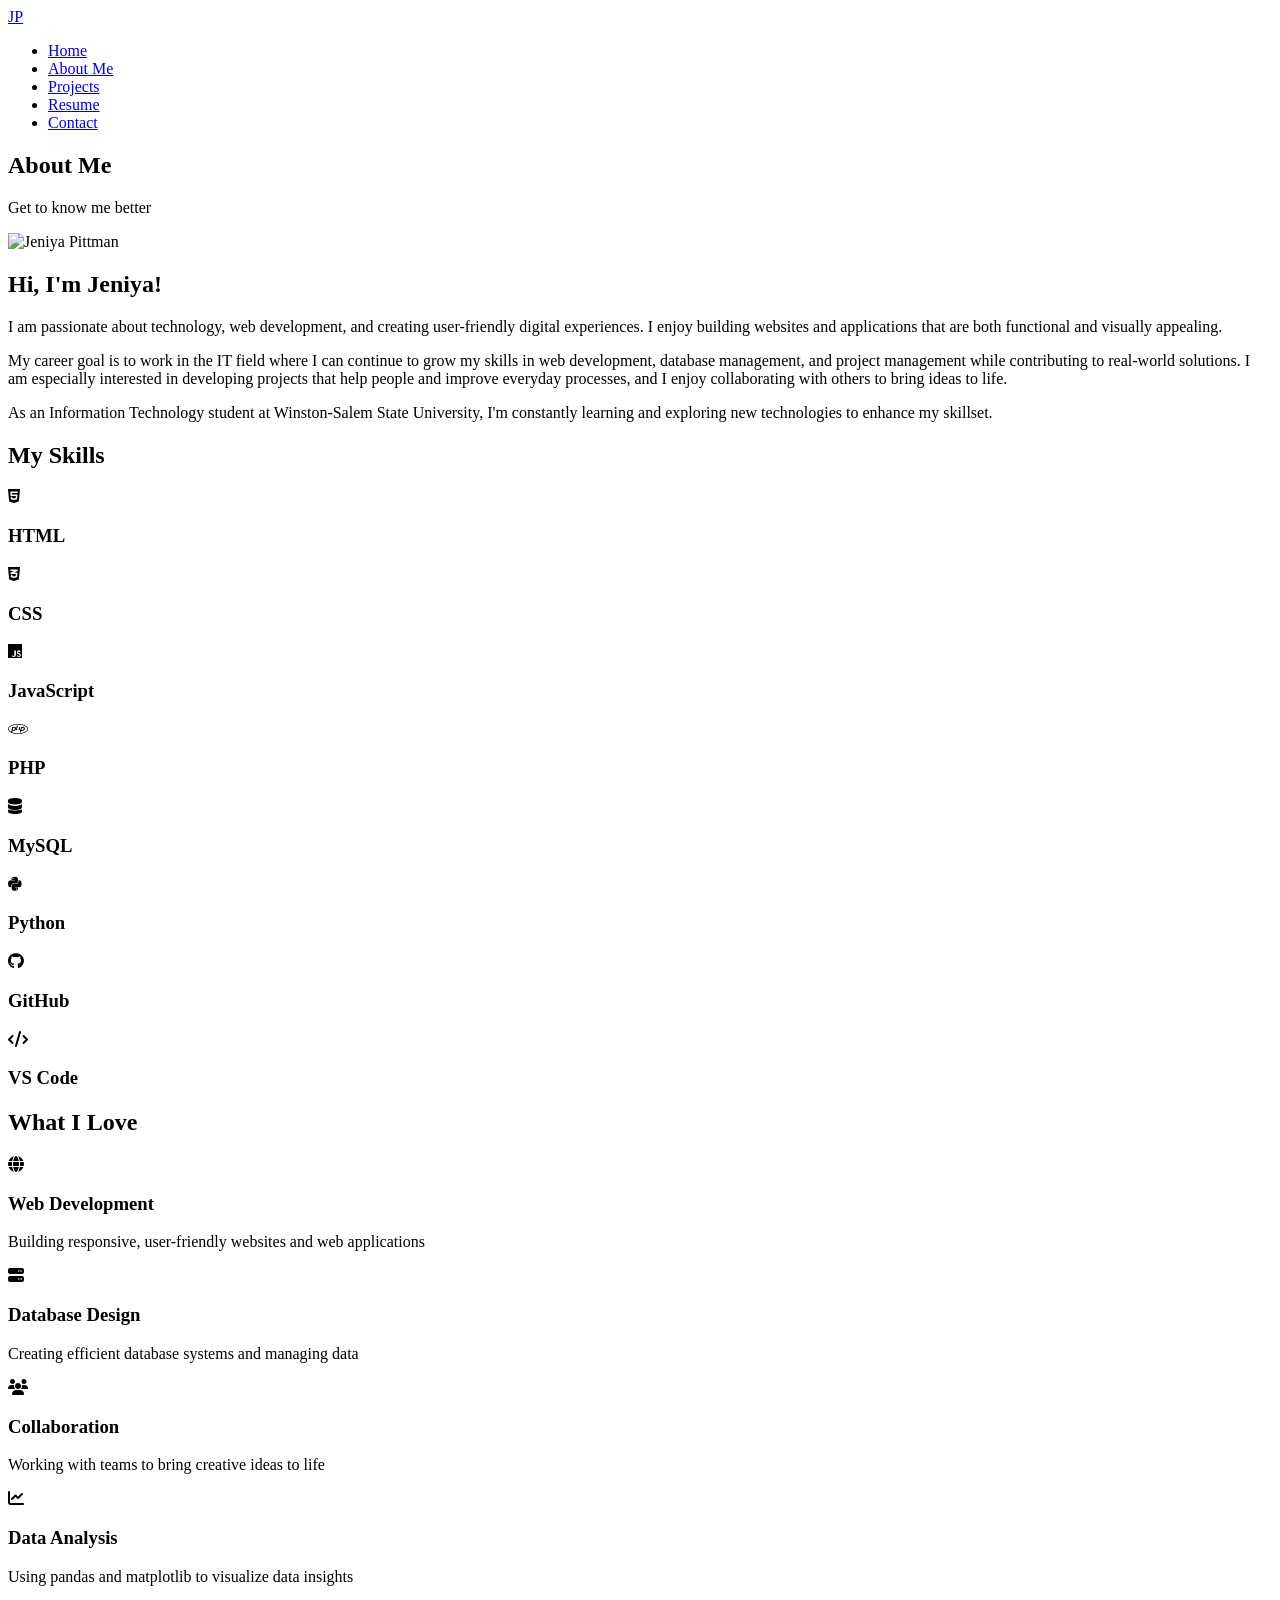
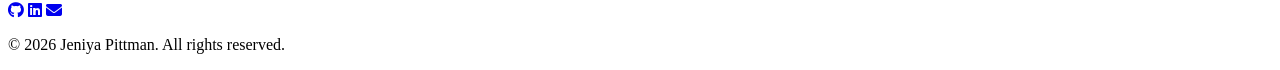
==== about.html @ 1855a34c "Add files via upload" ====
<!DOCTYPE html>
<html lang="en">
<head>
    <meta charset="UTF-8">
    <meta name="viewport" content="width=device-width, initial-scale=1.0">
    <title>About Me | Jeniya Pittman</title>
    <link rel="stylesheet" href="css/style.css">
    <link rel="stylesheet" href="https://cdnjs.cloudflare.com/ajax/libs/font-awesome/6.4.0/css/all.min.css">
    <link href="https://fonts.googleapis.com/css2?family=Playfair+Display:wght@400;500;600;700&family=Lato:wght@300;400;500;600;700&display=swap" rel="stylesheet">
</head>
<body>
    <nav class="navbar">
        <div class="nav-container">
            <a href="index.html" class="logo">JP</a>
            <ul class="nav-links">
                <li><a href="index.html">Home</a></li>
                <li><a href="about.html" class="active">About Me</a></li>
                <li><a href="projects.html">Projects</a></li>
                <li><a href="resume.html">Resume</a></li>
                <li><a href="contact.html">Contact</a></li>
            </ul>
            <div class="hamburger">
                <span></span>
                <span></span>
                <span></span>
            </div>
        </div>
    </nav>

    <section class="page-header">
        <div class="container">
            <h1 class="fade-in">About Me</h1>
            <p class="fade-in delay-1">Get to know me better</p>
        </div>
    </section>

    <section class="about-content">
        <div class="container">
            <div class="about-grid">
                <div class="about-image fade-in-up">
                    <div class="image-frame">
                        <img src="https://avatars.githubusercontent.com/u/256225028?v=4" alt="Jeniya Pittman">
                    </div>
                </div>
                <div class="about-text fade-in-up delay-1">
                    <h2>Hi, I'm Jeniya!</h2>
                    <p class="lead">I am passionate about technology, web development, and creating user-friendly digital experiences. I enjoy building websites and applications that are both functional and visually appealing.</p>
                    
                    <p>My career goal is to work in the IT field where I can continue to grow my skills in web development, database management, and project management while contributing to real-world solutions. I am especially interested in developing projects that help people and improve everyday processes, and I enjoy collaborating with others to bring ideas to life.</p>
                    
                    <p>As an Information Technology student at Winston-Salem State University, I'm constantly learning and exploring new technologies to enhance my skillset.</p>
                </div>
            </div>
        </div>
    </section>

    <section class="skills-section">
        <div class="container">
            <h2 class="section-title fade-in">My Skills</h2>
            <div class="skills-grid">
                <div class="skill-card fade-in-up">
                    <i class="fab fa-html5"></i>
                    <h3>HTML</h3>
                </div>
                <div class="skill-card fade-in-up delay-1">
                    <i class="fab fa-css3-alt"></i>
                    <h3>CSS</h3>
                </div>
                <div class="skill-card fade-in-up delay-2">
                    <i class="fab fa-js"></i>
                    <h3>JavaScript</h3>
                </div>
                <div class="skill-card fade-in-up delay-3">
                    <i class="fab fa-php"></i>
                    <h3>PHP</h3>
                </div>
                <div class="skill-card fade-in-up">
                    <i class="fas fa-database"></i>
                    <h3>MySQL</h3>
                </div>
                <div class="skill-card fade-in-up delay-1">
                    <i class="fab fa-python"></i>
                    <h3>Python</h3>
                </div>
                <div class="skill-card fade-in-up delay-2">
                    <i class="fab fa-github"></i>
                    <h3>GitHub</h3>
                </div>
                <div class="skill-card fade-in-up delay-3">
                    <i class="fas fa-code"></i>
                    <h3>VS Code</h3>
                </div>
            </div>
        </div>
    </section>

    <section class="interests-section">
        <div class="container">
            <h2 class="section-title fade-in">What I Love</h2>
            <div class="interests-grid">
                <div class="interest-card fade-in-up">
                    <i class="fas fa-globe"></i>
                    <h3>Web Development</h3>
                    <p>Building responsive, user-friendly websites and web applications</p>
                </div>
                <div class="interest-card fade-in-up delay-1">
                    <i class="fas fa-server"></i>
                    <h3>Database Design</h3>
                    <p>Creating efficient database systems and managing data</p>
                </div>
                <div class="interest-card fade-in-up delay-2">
                    <i class="fas fa-users"></i>
                    <h3>Collaboration</h3>
                    <p>Working with teams to bring creative ideas to life</p>
                </div>
                <div class="interest-card fade-in-up">
                    <i class="fas fa-chart-line"></i>
                    <h3>Data Analysis</h3>
                    <p>Using pandas and matplotlib to visualize data insights</p>
                </div>
            </div>
        </div>
    </section>

    <footer class="footer">
        <div class="container">
            <div class="footer-content">
                <div class="footer-social">
                    <a href="https://github.com/jpitt2004" target="_blank"><i class="fab fa-github"></i></a>
                    <a href="https://linkedin.com/in/jeniya-pittman-20272a291" target="_blank"><i class="fab fa-linkedin"></i></a>
                    <a href="mailto:jpittman122@rams.wssu.edu"><i class="fas fa-envelope"></i></a>
                </div>
                <p>&copy; 2026 Jeniya Pittman. All rights reserved.</p>
            </div>
        </div>
    </footer>

    <script src="js/main.js"></script>
</body>
</html>
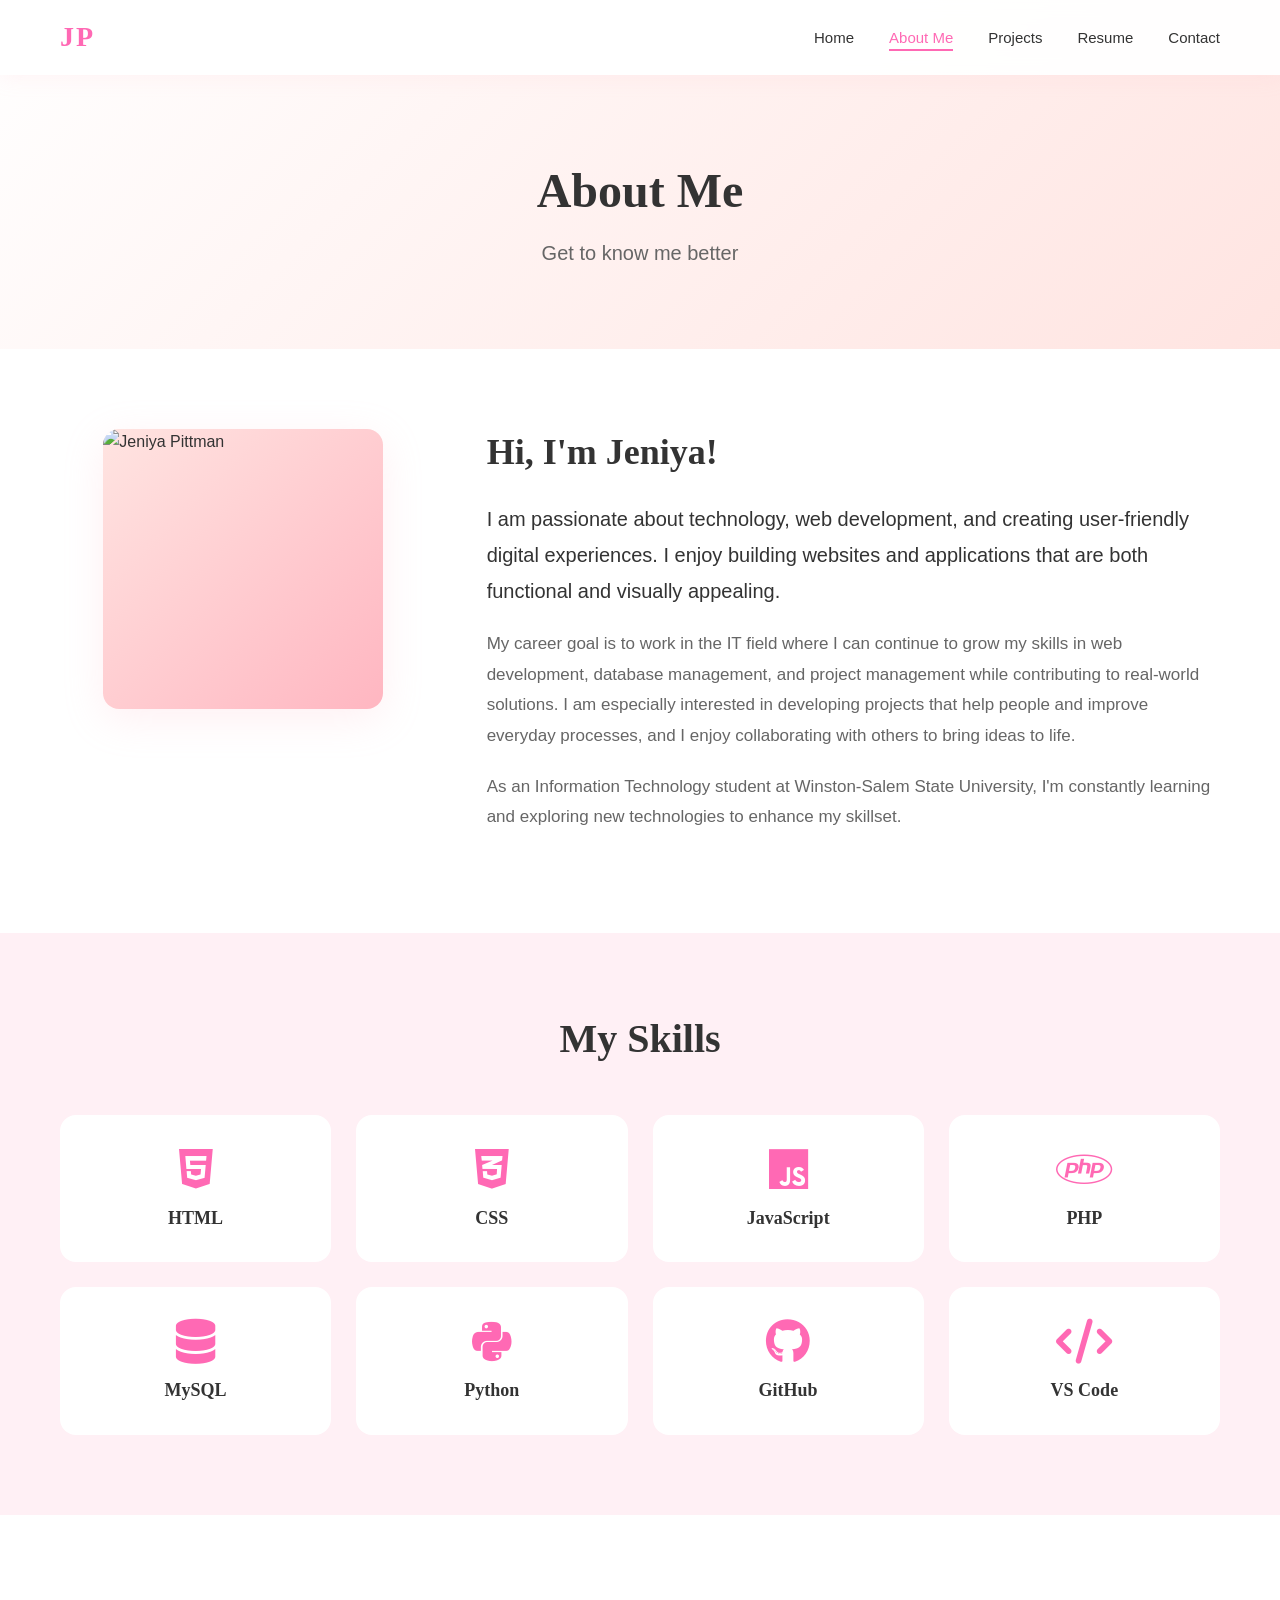
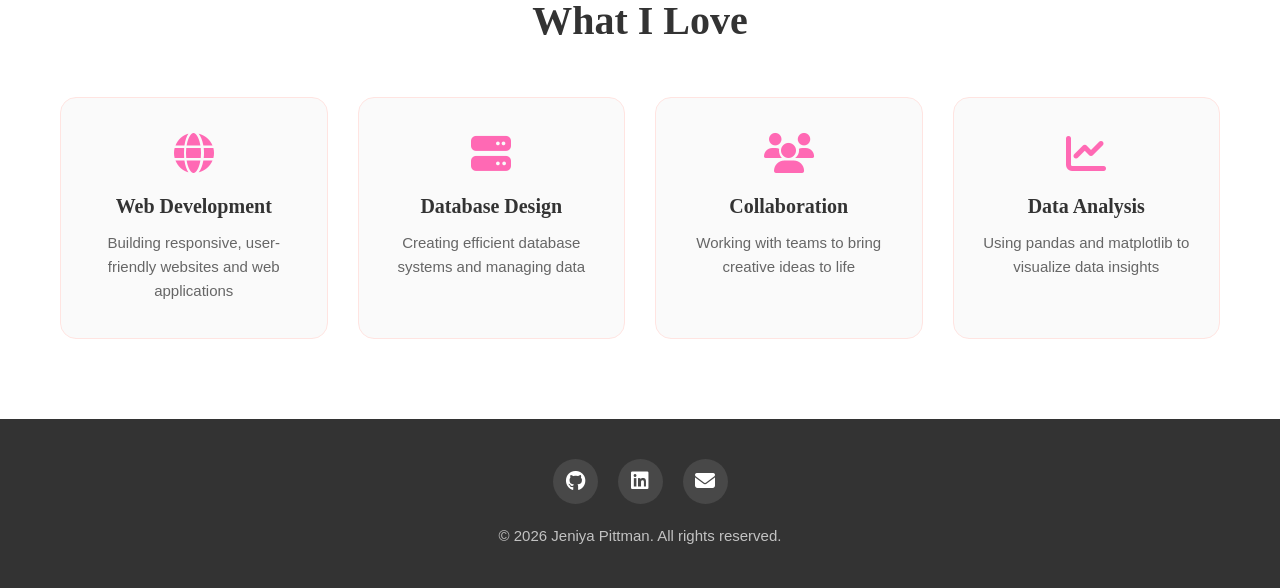
==== commit 7e012b26: "Fix HTML structure and update stylesheet links" ====
--- a/about.html
+++ b/about.html
@@ -4,7 +4,7 @@
     <meta charset="UTF-8">
     <meta name="viewport" content="width=device-width, initial-scale=1.0">
     <title>About Me | Jeniya Pittman</title>
-    <link rel="stylesheet" href="css/style.css">
+    <link rel="stylesheet" href="style.css">
     <link rel="stylesheet" href="https://cdnjs.cloudflare.com/ajax/libs/font-awesome/6.4.0/css/all.min.css">
     <link href="https://fonts.googleapis.com/css2?family=Playfair+Display:wght@400;500;600;700&family=Lato:wght@300;400;500;600;700&display=swap" rel="stylesheet">
 </head>
@@ -135,6 +135,6 @@
         </div>
     </footer>
 
-    <script src="js/main.js"></script>
+    <script src="main.js"></script>
 </body>
-</html>+</html>
--- a/style.css
+++ b/style.css
@@ -0,0 +1,1191 @@
+/* ========================================
+   CSS Variables & Reset
+   ======================================== */
+:root {
+    --primary-pink: #FFB6C1;
+    --soft-pink: #FFE4E1;
+    --deep-pink: #FF69B4;
+    --light-pink: #FFF0F5;
+    --white: #FFFFFF;
+    --off-white: #FAFAFA;
+    --text-dark: #333333;
+    --text-light: #666666;
+    --text-muted: #999999;
+    --shadow-soft: 0 10px 40px rgba(255, 182, 193, 0.2);
+    --shadow-hover: 0 15px 50px rgba(255, 182, 193, 0.35);
+    --transition: all 0.3s ease;
+    --border-radius: 16px;
+    --border-radius-sm: 8px;
+}
+
+* {
+    margin: 0;
+    padding: 0;
+    box-sizing: border-box;
+}
+
+html {
+    scroll-behavior: smooth;
+}
+
+body {
+    font-family: 'Lato', sans-serif;
+    line-height: 1.6;
+    color: var(--text-dark);
+    background-color: var(--white);
+    overflow-x: hidden;
+}
+
+h1, h2, h3, h4, h5, h6 {
+    font-family: 'Playfair Display', serif;
+    font-weight: 600;
+    line-height: 1.3;
+}
+
+a {
+    text-decoration: none;
+    color: inherit;
+}
+
+ul {
+    list-style: none;
+}
+
+img {
+    max-width: 100%;
+    height: auto;
+}
+
+.container {
+    max-width: 1200px;
+    margin: 0 auto;
+    padding: 0 20px;
+}
+
+/* ========================================
+   Navigation
+   ======================================== */
+.navbar {
+    position: fixed;
+    top: 0;
+    left: 0;
+    right: 0;
+    background: rgba(255, 255, 255, 0.95);
+    backdrop-filter: blur(10px);
+    z-index: 1000;
+    box-shadow: 0 2px 20px rgba(255, 182, 193, 0.15);
+    transition: var(--transition);
+}
+
+.nav-container {
+    max-width: 1200px;
+    margin: 0 auto;
+    padding: 15px 20px;
+    display: flex;
+    justify-content: space-between;
+    align-items: center;
+}
+
+.logo {
+    font-family: 'Playfair Display', serif;
+    font-size: 28px;
+    font-weight: 700;
+    color: var(--deep-pink);
+    letter-spacing: 2px;
+    transition: var(--transition);
+}
+
+.logo:hover {
+    color: var(--primary-pink);
+    transform: scale(1.05);
+}
+
+.nav-links {
+    display: flex;
+    gap: 35px;
+}
+
+.nav-links a {
+    font-size: 15px;
+    font-weight: 500;
+    color: var(--text-dark);
+    position: relative;
+    padding: 5px 0;
+    transition: var(--transition);
+}
+
+.nav-links a::after {
+    content: '';
+    position: absolute;
+    bottom: 0;
+    left: 0;
+    width: 0;
+    height: 2px;
+    background: var(--deep-pink);
+    transition: var(--transition);
+}
+
+.nav-links a:hover::after,
+.nav-links a.active::after {
+    width: 100%;
+}
+
+.nav-links a:hover,
+.nav-links a.active {
+    color: var(--deep-pink);
+}
+
+.hamburger {
+    display: none;
+    cursor: pointer;
+    flex-direction: column;
+    gap: 5px;
+}
+
+.hamburger span {
+    width: 25px;
+    height: 3px;
+    background: var(--text-dark);
+    border-radius: 3px;
+    transition: var(--transition);
+}
+
+/* ========================================
+   Hero Section
+   ======================================== */
+.hero {
+    min-height: 100vh;
+    display: flex;
+    align-items: center;
+    justify-content: center;
+    padding: 120px 20px 80px;
+    background: linear-gradient(135deg, var(--white) 0%, var(--soft-pink) 50%, var(--light-pink) 100%);
+    position: relative;
+    overflow: hidden;
+}
+
+.hero::before {
+    content: '';
+    position: absolute;
+    top: -50%;
+    right: -20%;
+    width: 600px;
+    height: 600px;
+    background: radial-gradient(circle, rgba(255, 182, 193, 0.3) 0%, transparent 70%);
+    border-radius: 50%;
+    animation: float 8s ease-in-out infinite;
+}
+
+.hero::after {
+    content: '';
+    position: absolute;
+    bottom: -30%;
+    left: -10%;
+    width: 400px;
+    height: 400px;
+    background: radial-gradient(circle, rgba(255, 240, 245, 0.5) 0%, transparent 70%);
+    border-radius: 50%;
+    animation: float 10s ease-in-out infinite reverse;
+}
+
+@keyframes float {
+    0%, 100% { transform: translate(0, 0); }
+    50% { transform: translate(30px, -30px); }
+}
+
+.hero-content {
+    display: grid;
+    grid-template-columns: 1fr 1fr;
+    gap: 60px;
+    align-items: center;
+    max-width: 1200px;
+    width: 100%;
+    position: relative;
+    z-index: 1;
+}
+
+.hero-text h1 {
+    font-size: 52px;
+    margin-bottom: 20px;
+    color: var(--text-dark);
+    white-space: nowrap;
+}
+
+.hero-text .highlight {
+    color: var(--deep-pink);
+    position: relative;
+}
+
+.hero-text p {
+    font-size: 20px;
+    color: var(--text-light);
+    margin-bottom: 10px;
+    white-space: nowrap;
+}
+
+.hero-text p:last-of-type {
+    font-size: 18px;
+    color: var(--text-muted);
+    margin-bottom: 30px;
+}
+
+.hero-buttons {
+    display: flex;
+    gap: 20px;
+}
+
+.btn {
+    display: inline-block;
+    padding: 14px 32px;
+    border-radius: 50px;
+    font-size: 15px;
+    font-weight: 600;
+    cursor: pointer;
+    transition: var(--transition);
+    border: 2px solid transparent;
+}
+
+.btn-primary {
+    background: var(--deep-pink);
+    color: var(--white);
+    border-color: var(--deep-pink);
+}
+
+.btn-primary:hover {
+    background: transparent;
+    color: var(--deep-pink);
+    transform: translateY(-3px);
+    box-shadow: var(--shadow-hover);
+}
+
+.btn-secondary {
+    background: transparent;
+    color: var(--deep-pink);
+    border-color: var(--deep-pink);
+}
+
+.btn-secondary:hover {
+    background: var(--deep-pink);
+    color: var(--white);
+    transform: translateY(-3px);
+    box-shadow: var(--shadow-hover);
+}
+
+.hero-visual {
+    display: flex;
+    justify-content: center;
+    align-items: center;
+    position: relative;
+}
+
+.circle-pattern {
+    width: 350px;
+    height: 350px;
+    border-radius: 50%;
+    background: linear-gradient(135deg, var(--soft-pink) 0%, var(--primary-pink) 100%);
+    position: relative;
+    animation: pulse 4s ease-in-out infinite;
+}
+
+@keyframes pulse {
+    0%, 100% { transform: scale(1); }
+    50% { transform: scale(1.05); }
+}
+
+.circle-pattern::before {
+    content: '';
+    position: absolute;
+    top: 20px;
+    left: 20px;
+    right: 20px;
+    bottom: 20px;
+    border: 3px dashed var(--white);
+    border-radius: 50%;
+    animation: rotate 20s linear infinite;
+}
+
+@keyframes rotate {
+    from { transform: rotate(0deg); }
+    to { transform: rotate(360deg); }
+}
+
+.profile-icon {
+    position: absolute;
+    width: 180px;
+    height: 180px;
+    background: var(--white);
+    border-radius: 50%;
+    display: flex;
+    align-items: center;
+    justify-content: center;
+    box-shadow: var(--shadow-soft);
+    overflow: hidden;
+}
+
+.profile-icon img {
+    width: 100%;
+    height: 100%;
+    object-fit: cover;
+    object-position: center;
+}
+
+.profile-icon i {
+    font-size: 50px;
+    color: var(--deep-pink);
+}
+
+.scroll-indicator {
+    position: absolute;
+    bottom: 40px;
+    left: 50%;
+    transform: translateX(-50%);
+    animation: bounce 2s ease-in-out infinite;
+}
+
+.scroll-indicator i {
+    font-size: 24px;
+    color: var(--deep-pink);
+}
+
+@keyframes bounce {
+    0%, 100% { transform: translateX(-50%) translateY(0); }
+    50% { transform: translateX(-50%) translateY(10px); }
+}
+
+/* ========================================
+   Quick Intro Section
+   ======================================== */
+.quick-intro {
+    padding: 80px 20px;
+    background: var(--white);
+}
+
+.intro-grid {
+    display: grid;
+    grid-template-columns: repeat(3, 1fr);
+    gap: 30px;
+}
+
+.intro-card {
+    background: var(--off-white);
+    padding: 40px 30px;
+    border-radius: var(--border-radius);
+    text-align: center;
+    transition: var(--transition);
+    border: 1px solid var(--soft-pink);
+}
+
+.intro-card:hover {
+    transform: translateY(-10px);
+    box-shadow: var(--shadow-soft);
+    border-color: var(--primary-pink);
+}
+
+.intro-card i {
+    font-size: 40px;
+    color: var(--deep-pink);
+    margin-bottom: 20px;
+}
+
+.intro-card h3 {
+    font-size: 22px;
+    margin-bottom: 15px;
+    color: var(--text-dark);
+}
+
+.intro-card p {
+    color: var(--text-light);
+    font-size: 15px;
+}
+
+/* ========================================
+   Page Header
+   ======================================== */
+.page-header {
+    padding: 160px 20px 80px;
+    background: linear-gradient(135deg, var(--white) 0%, var(--soft-pink) 100%);
+    text-align: center;
+}
+
+.page-header h1 {
+    font-size: 48px;
+    color: var(--text-dark);
+    margin-bottom: 15px;
+}
+
+.page-header p {
+    font-size: 20px;
+    color: var(--text-light);
+}
+
+/* ========================================
+   About Page
+   ======================================== */
+.about-content {
+    padding: 80px 20px;
+    background: var(--white);
+}
+
+.about-grid {
+    display: grid;
+    grid-template-columns: 1fr 2fr;
+    gap: 60px;
+    align-items: start;
+}
+
+.about-image {
+    display: flex;
+    justify-content: center;
+}
+
+.image-frame {
+    width: 280px;
+    height: 280px;
+    background: linear-gradient(135deg, var(--soft-pink) 0%, var(--primary-pink) 100%);
+    border-radius: var(--border-radius);
+    display: flex;
+    align-items: center;
+    justify-content: center;
+    box-shadow: var(--shadow-soft);
+    overflow: hidden;
+}
+
+.image-frame img {
+    width: 100%;
+    height: 100%;
+    object-fit: cover;
+}
+
+.image-frame i {
+    font-size: 100px;
+    color: var(--white);
+}
+
+.about-text h2 {
+    font-size: 36px;
+    margin-bottom: 25px;
+    color: var(--text-dark);
+}
+
+.about-text p {
+    font-size: 17px;
+    color: var(--text-light);
+    margin-bottom: 20px;
+    line-height: 1.8;
+}
+
+.about-text .lead {
+    font-size: 20px;
+    color: var(--text-dark);
+    font-weight: 500;
+}
+
+/* ========================================
+   Skills Section
+   ======================================== */
+.skills-section {
+    padding: 80px 20px;
+    background: var(--light-pink);
+}
+
+.section-title {
+    text-align: center;
+    font-size: 40px;
+    margin-bottom: 50px;
+    color: var(--text-dark);
+}
+
+.skills-grid {
+    display: grid;
+    grid-template-columns: repeat(4, 1fr);
+    gap: 25px;
+}
+
+.skill-card {
+    background: var(--white);
+    padding: 30px 20px;
+    border-radius: var(--border-radius);
+    text-align: center;
+    transition: var(--transition);
+    border: 2px solid transparent;
+}
+
+.skill-card:hover {
+    transform: translateY(-8px);
+    border-color: var(--deep-pink);
+    box-shadow: var(--shadow-soft);
+}
+
+.skill-card i {
+    font-size: 45px;
+    color: var(--deep-pink);
+    margin-bottom: 15px;
+}
+
+.skill-card h3 {
+    font-size: 18px;
+    color: var(--text-dark);
+}
+
+/* ========================================
+   Interests Section
+   ======================================== */
+.interests-section {
+    padding: 80px 20px;
+    background: var(--white);
+}
+
+.interests-grid {
+    display: grid;
+    grid-template-columns: repeat(4, 1fr);
+    gap: 30px;
+}
+
+.interest-card {
+    background: var(--off-white);
+    padding: 35px 25px;
+    border-radius: var(--border-radius);
+    text-align: center;
+    transition: var(--transition);
+    border: 1px solid var(--soft-pink);
+}
+
+.interest-card:hover {
+    transform: translateY(-8px);
+    box-shadow: var(--shadow-soft);
+    background: var(--light-pink);
+}
+
+.interest-card i {
+    font-size: 40px;
+    color: var(--deep-pink);
+    margin-bottom: 20px;
+}
+
+.interest-card h3 {
+    font-size: 20px;
+    margin-bottom: 12px;
+    color: var(--text-dark);
+}
+
+.interest-card p {
+    font-size: 15px;
+    color: var(--text-light);
+}
+
+/* ========================================
+   Projects Page
+   ======================================== */
+.projects-section {
+    padding: 80px 20px;
+    background: var(--white);
+}
+
+.projects-grid {
+    display: grid;
+    grid-template-columns: repeat(4, 1fr);
+    gap: 35px;
+}
+
+.project-card {
+    background: var(--off-white);
+    border-radius: var(--border-radius);
+    overflow: hidden;
+    transition: var(--transition);
+    border: 1px solid var(--soft-pink);
+}
+
+.project-card:hover {
+    transform: translateY(-12px);
+    box-shadow: var(--shadow-hover);
+    border-color: var(--deep-pink);
+}
+
+.project-image {
+    height: 200px;
+    background: linear-gradient(135deg, var(--soft-pink) 0%, var(--primary-pink) 100%);
+    display: flex;
+    align-items: center;
+    justify-content: center;
+}
+
+.project-image i {
+    font-size: 60px;
+    color: var(--white);
+}
+
+.project-content {
+    padding: 30px;
+}
+
+.project-content h3 {
+    font-size: 24px;
+    margin-bottom: 10px;
+    color: var(--text-dark);
+}
+
+.project-type {
+    font-size: 14px;
+    color: var(--deep-pink);
+    font-weight: 600;
+    text-transform: uppercase;
+    letter-spacing: 1px;
+    margin-bottom: 15px;
+}
+
+.project-description {
+    font-size: 15px;
+    color: var(--text-light);
+    margin-bottom: 20px;
+    line-height: 1.7;
+}
+
+.project-tech {
+    display: flex;
+    flex-wrap: wrap;
+    gap: 10px;
+    margin-bottom: 20px;
+}
+
+.project-tech span {
+    padding: 6px 14px;
+    background: var(--light-pink);
+    border-radius: 20px;
+    font-size: 13px;
+    color: var(--deep-pink);
+    font-weight: 500;
+}
+
+.project-links {
+    display: flex;
+    gap: 15px;
+}
+
+.project-link {
+    display: inline-flex;
+    align-items: center;
+    gap: 8px;
+    font-size: 14px;
+    color: var(--deep-pink);
+    font-weight: 600;
+    transition: var(--transition);
+}
+
+.project-link:hover {
+    color: var(--text-dark);
+    transform: translateX(5px);
+}
+
+.more-projects {
+    padding: 60px 20px;
+    background: var(--light-pink);
+    text-align: center;
+    margin-top: 40px;
+}
+
+.more-projects h2 {
+    font-size: 32px;
+    margin-bottom: 15px;
+    color: var(--text-dark);
+}
+
+.more-projects p {
+    font-size: 17px;
+    color: var(--text-light);
+}
+
+/* ========================================
+   Resume Page
+   ======================================== */
+.resume-section {
+    padding: 80px 20px;
+    background: var(--white);
+}
+
+.resume-grid {
+    display: grid;
+    grid-template-columns: 1fr 2fr;
+    gap: 50px;
+}
+
+.resume-download {
+    position: sticky;
+    top: 120px;
+}
+
+.download-card {
+    background: var(--soft-pink);
+    padding: 40px 30px;
+    border-radius: var(--border-radius);
+    text-align: center;
+    border: 2px solid var(--primary-pink);
+}
+
+.download-card i {
+    font-size: 60px;
+    color: var(--deep-pink);
+    margin-bottom: 20px;
+}
+
+.download-card h3 {
+    font-size: 26px;
+    margin-bottom: 15px;
+    color: var(--text-dark);
+}
+
+.download-card p {
+    font-size: 15px;
+    color: var(--text-light);
+    margin-bottom: 25px;
+}
+
+.upload-section {
+    margin-bottom: 25px;
+}
+
+.upload-label {
+    display: inline-flex;
+    align-items: center;
+    gap: 10px;
+    padding: 12px 24px;
+    background: var(--white);
+    border: 2px dashed var(--deep-pink);
+    border-radius: 50px;
+    color: var(--deep-pink);
+    font-weight: 600;
+    cursor: pointer;
+    transition: var(--transition);
+}
+
+.upload-label:hover {
+    background: var(--deep-pink);
+    color: var(--white);
+}
+
+.resume-input {
+    display: none;
+}
+
+.preview-card {
+    background: var(--off-white);
+    padding: 50px;
+    border-radius: var(--border-radius);
+    border: 1px solid var(--soft-pink);
+}
+
+.preview-card h2 {
+    font-size: 28px;
+    margin-bottom: 20px;
+    color: var(--text-dark);
+    padding-bottom: 10px;
+    border-bottom: 2px solid var(--primary-pink);
+}
+
+.preview-card > h2:first-of-type {
+    margin-top: 0;
+}
+
+.preview-card p {
+    font-size: 16px;
+    color: var(--text-light);
+    margin-bottom: 20px;
+    line-height: 1.7;
+}
+
+.resume-item {
+    margin-bottom: 25px;
+}
+
+.resume-item h3 {
+    font-size: 20px;
+    color: var(--text-dark);
+    margin-bottom: 8px;
+}
+
+.resume-meta {
+    font-size: 15px;
+    color: var(--deep-pink);
+    font-weight: 600;
+    margin-bottom: 10px !important;
+}
+
+.skills-list {
+    list-style: none;
+}
+
+.skills-list li {
+    font-size: 16px;
+    color: var(--text-light);
+    margin-bottom: 12px;
+    padding-left: 20px;
+    position: relative;
+}
+
+.skills-list li::before {
+    content: '•';
+    color: var(--deep-pink);
+    position: absolute;
+    left: 0;
+    font-size: 20px;
+}
+
+.skills-list strong {
+    color: var(--text-dark);
+}
+
+/* ========================================
+   Contact Page
+   ======================================== */
+.contact-section {
+    padding: 80px 20px;
+    background: var(--white);
+}
+
+.contact-grid {
+    display: grid;
+    grid-template-columns: 1fr 1.5fr;
+    gap: 60px;
+}
+
+.contact-info h2 {
+    font-size: 36px;
+    margin-bottom: 20px;
+    color: var(--text-dark);
+}
+
+.contact-info > p {
+    font-size: 17px;
+    color: var(--text-light);
+    margin-bottom: 40px;
+    line-height: 1.7;
+}
+
+.contact-methods {
+    display: flex;
+    flex-direction: column;
+    gap: 25px;
+}
+
+.contact-method {
+    display: flex;
+    align-items: center;
+    gap: 20px;
+    padding: 20px;
+    background: var(--soft-pink);
+    border-radius: var(--border-radius);
+    transition: var(--transition);
+}
+
+.contact-method:hover {
+    transform: translateX(10px);
+    background: var(--light-pink);
+}
+
+.contact-method i {
+    font-size: 28px;
+    color: var(--deep-pink);
+    width: 50px;
+    height: 50px;
+    background: var(--white);
+    border-radius: 50%;
+    display: flex;
+    align-items: center;
+    justify-content: center;
+    box-shadow: var(--shadow-soft);
+}
+
+.contact-method h3 {
+    font-size: 18px;
+    color: var(--text-dark);
+    margin-bottom: 5px;
+}
+
+.contact-method p {
+    font-size: 15px;
+    color: var(--text-light);
+}
+
+.contact-form-wrapper {
+    background: var(--off-white);
+    padding: 40px;
+    border-radius: var(--border-radius);
+    border: 1px solid var(--soft-pink);
+}
+
+.contact-form {
+    display: flex;
+    flex-direction: column;
+    gap: 25px;
+}
+
+.form-group {
+    display: flex;
+    flex-direction: column;
+    gap: 8px;
+}
+
+.form-group label {
+    font-size: 15px;
+    font-weight: 600;
+    color: var(--text-dark);
+}
+
+.form-group input,
+.form-group textarea {
+    padding: 15px 20px;
+    border: 2px solid var(--soft-pink);
+    border-radius: var(--border-radius-sm);
+    font-size: 16px;
+    font-family: 'Lato', sans-serif;
+    transition: var(--transition);
+    background: var(--white);
+}
+
+.form-group input:focus,
+.form-group textarea:focus {
+    outline: none;
+    border-color: var(--deep-pink);
+    box-shadow: 0 0 0 4px rgba(255, 105, 180, 0.1);
+}
+
+.form-group textarea {
+    resize: vertical;
+    min-height: 150px;
+}
+
+/* ========================================
+   Footer
+   ======================================== */
+.footer {
+    padding: 40px 20px;
+    background: var(--text-dark);
+    text-align: center;
+}
+
+.footer-content {
+    display: flex;
+    flex-direction: column;
+    align-items: center;
+    gap: 20px;
+}
+
+.footer-social {
+    display: flex;
+    gap: 20px;
+}
+
+.footer-social a {
+    width: 45px;
+    height: 45px;
+    background: rgba(255, 255, 255, 0.1);
+    border-radius: 50%;
+    display: flex;
+    align-items: center;
+    justify-content: center;
+    transition: var(--transition);
+}
+
+.footer-social a:hover {
+    background: var(--deep-pink);
+    transform: translateY(-5px);
+}
+
+.footer-social i {
+    font-size: 20px;
+    color: var(--white);
+}
+
+.footer p {
+    font-size: 15px;
+    color: rgba(255, 255, 255, 0.7);
+}
+
+/* ========================================
+   Animations
+   ======================================== */
+.fade-in {
+    opacity: 0;
+    transform: translateY(30px);
+    animation: fadeInUp 0.8s ease forwards;
+}
+
+.fade-in.delay-1 { animation-delay: 0.2s; }
+.fade-in.delay-2 { animation-delay: 0.4s; }
+.fade-in.delay-3 { animation-delay: 0.6s; }
+
+.fade-in-up {
+    opacity: 0;
+    transform: translateY(40px);
+    animation: fadeInUp 0.8s ease forwards;
+}
+
+.fade-in-up.delay-1 { animation-delay: 0.2s; }
+.fade-in-up.delay-2 { animation-delay: 0.4s; }
+.fade-in-up.delay-3 { animation-delay: 0.6s; }
+
+@keyframes fadeInUp {
+    to {
+        opacity: 1;
+        transform: translateY(0);
+    }
+}
+
+/* ========================================
+   Responsive Design
+   ======================================== */
+@media (max-width: 1024px) {
+    .hero-content {
+        grid-template-columns: 1fr;
+        text-align: center;
+    }
+    
+    .hero-buttons {
+        justify-content: center;
+    }
+    
+    .hero-visual {
+        order: -1;
+    }
+    
+    .circle-pattern {
+        width: 280px;
+        height: 280px;
+    }
+    
+    .profile-icon {
+        width: 100px;
+        height: 100px;
+    }
+    
+    .profile-icon i {
+        font-size: 40px;
+    }
+    
+    .intro-grid,
+    .skills-grid,
+    .interests-grid {
+        grid-template-columns: repeat(2, 1fr);
+    }
+    
+    .projects-grid {
+        grid-template-columns: repeat(2, 1fr);
+    }
+    
+    .about-grid,
+    .resume-grid,
+    .contact-grid {
+        grid-template-columns: 1fr;
+    }
+    
+    .resume-download {
+        position: static;
+    }
+}
+
+@media (max-width: 768px) {
+    .nav-links {
+        position: fixed;
+        top: 70px;
+        left: 0;
+        right: 0;
+        background: var(--white);
+        flex-direction: column;
+        padding: 30px;
+        gap: 20px;
+        box-shadow: var(--shadow-soft);
+        transform: translateY(-150%);
+        transition: var(--transition);
+    }
+    
+    .nav-links.active {
+        transform: translateY(0);
+    }
+    
+    .hamburger {
+        display: flex;
+    }
+    
+    .hamburger.active span:nth-child(1) {
+        transform: rotate(45deg) translate(5px, 5px);
+    }
+    
+    .hamburger.active span:nth-child(2) {
+        opacity: 0;
+    }
+    
+    .hamburger.active span:nth-child(3) {
+        transform: rotate(-45deg) translate(7px, -6px);
+    }
+    
+    .hero-text h1 {
+        font-size: 36px;
+        white-space: nowrap;
+    }
+    
+    .hero-text p {
+        font-size: 18px;
+        white-space: nowrap;
+    }
+    
+    .page-header h1 {
+        font-size: 36px;
+    }
+    
+    .intro-grid,
+    .skills-grid,
+    .interests-grid,
+    .projects-grid {
+        grid-template-columns: 1fr;
+    }
+    
+    .preview-card {
+        padding: 30px;
+    }
+    
+    .contact-form-wrapper {
+        padding: 30px;
+    }
+}
+
+@media (max-width: 480px) {
+    .hero {
+        padding: 100px 20px 60px;
+    }
+    
+    .hero-text h1 {
+        font-size: 28px;
+        white-space: nowrap;
+    }
+    
+    .hero-buttons {
+        flex-direction: column;
+    }
+    
+    .btn {
+        width: 100%;
+        text-align: center;
+    }
+    
+    .circle-pattern {
+        width: 220px;
+        height: 220px;
+    }
+    
+    .profile-icon {
+        width: 80px;
+        height: 80px;
+    }
+    
+    .profile-icon i {
+        font-size: 32px;
+    }
+    
+    .image-frame {
+        width: 200px;
+        height: 200px;
+    }
+    
+    .image-frame i {
+        font-size: 70px;
+    }
+}
